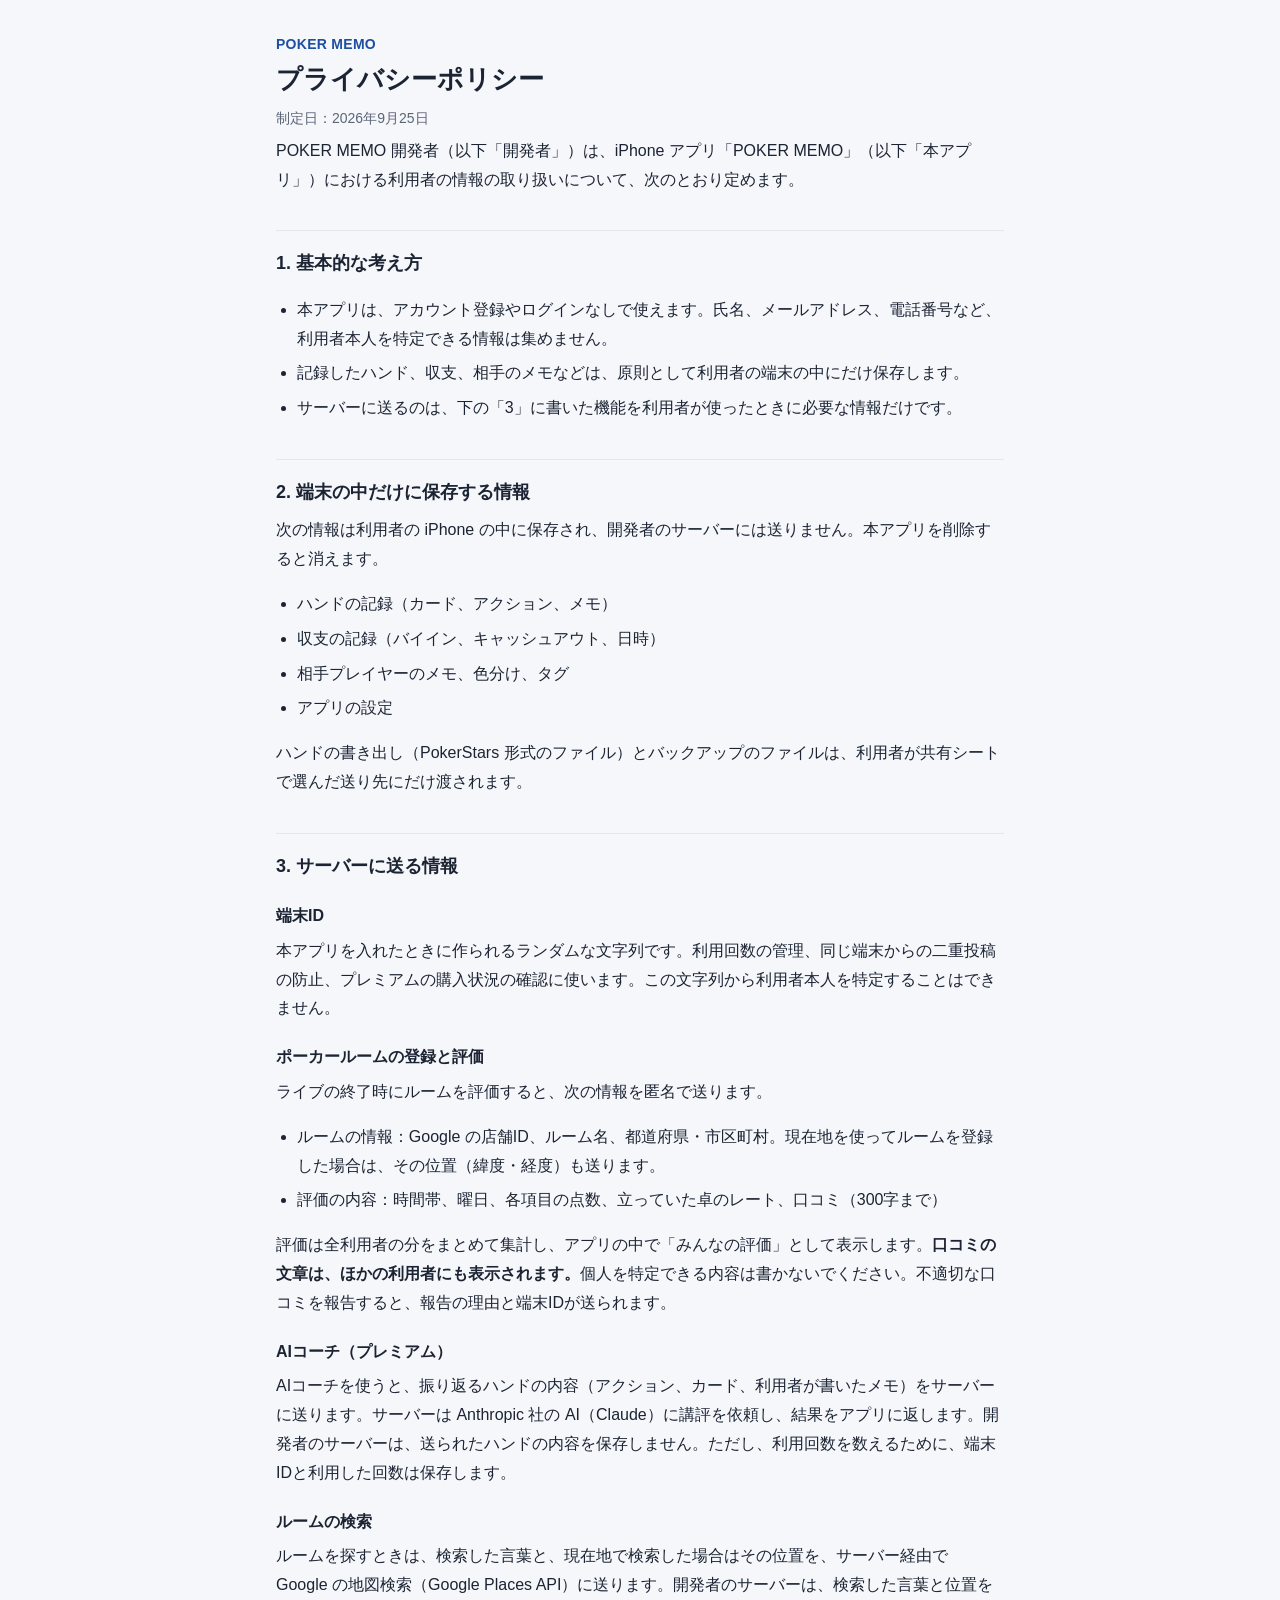
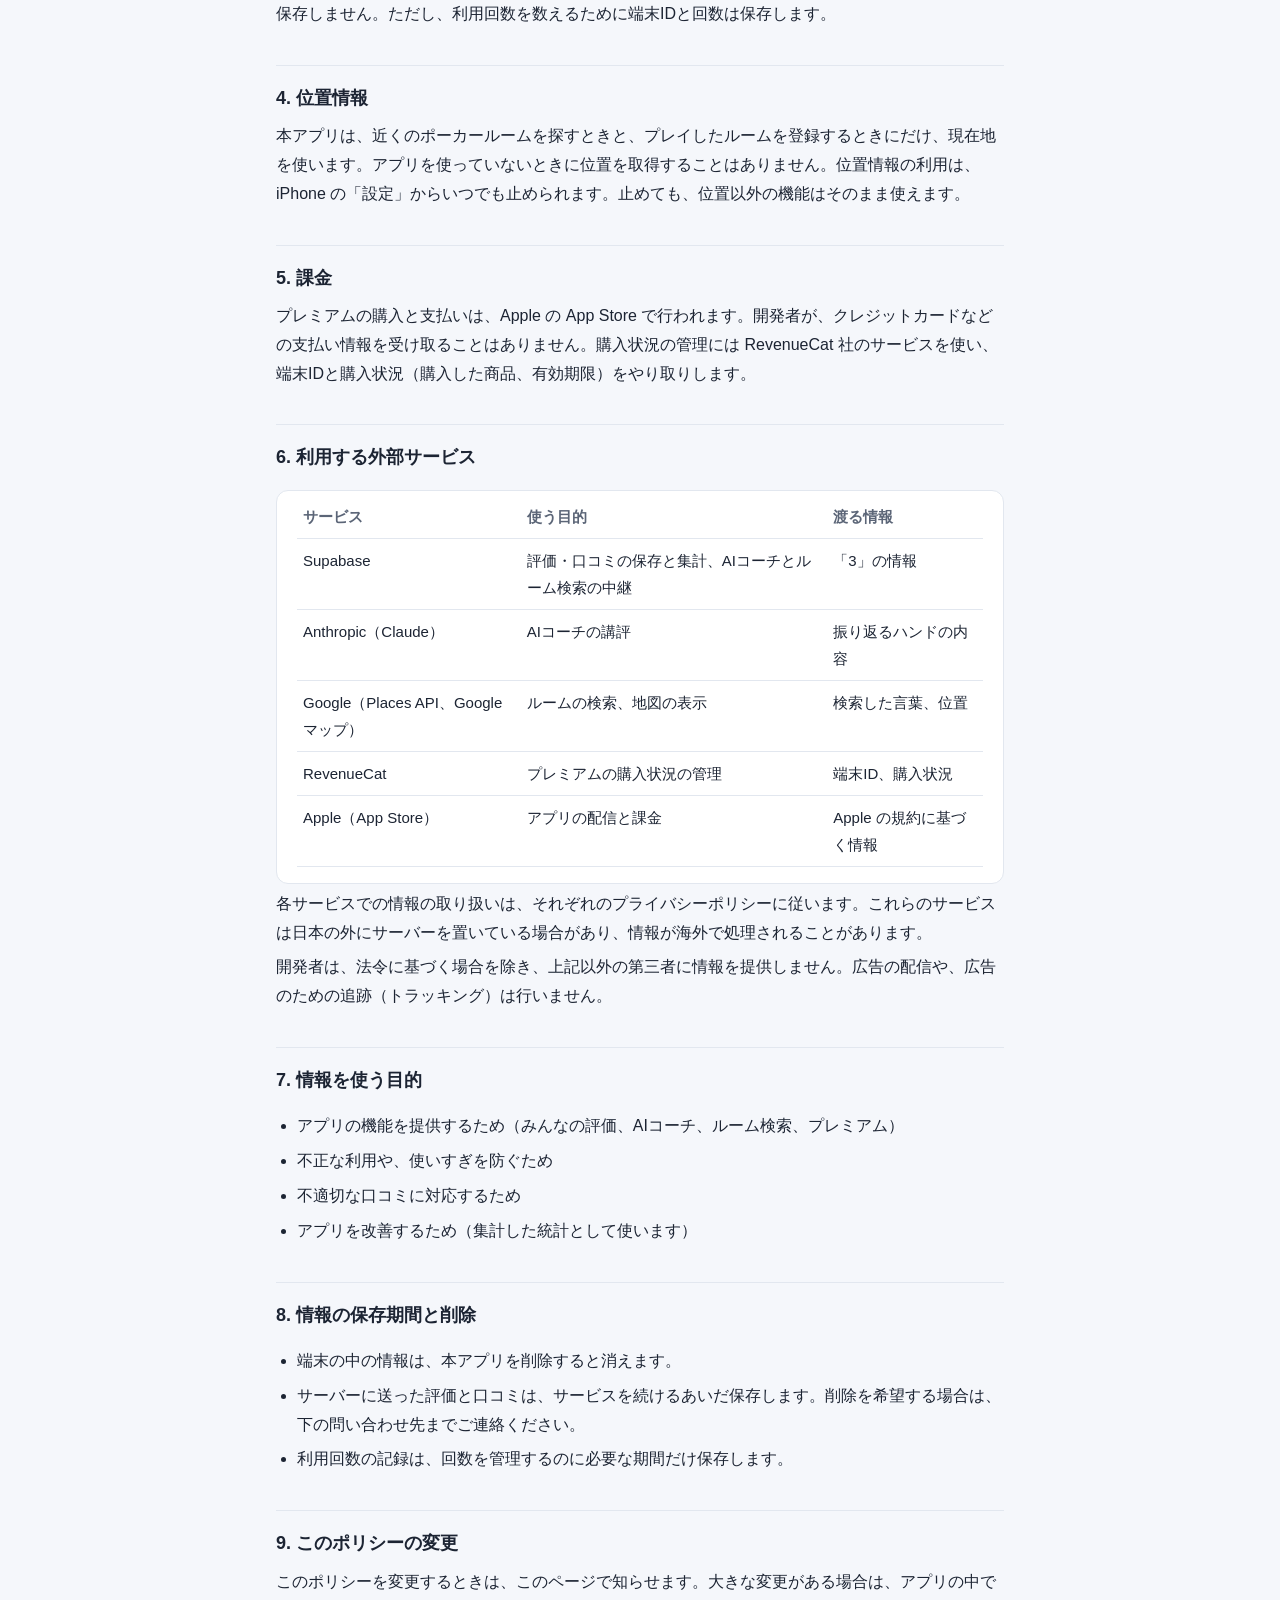
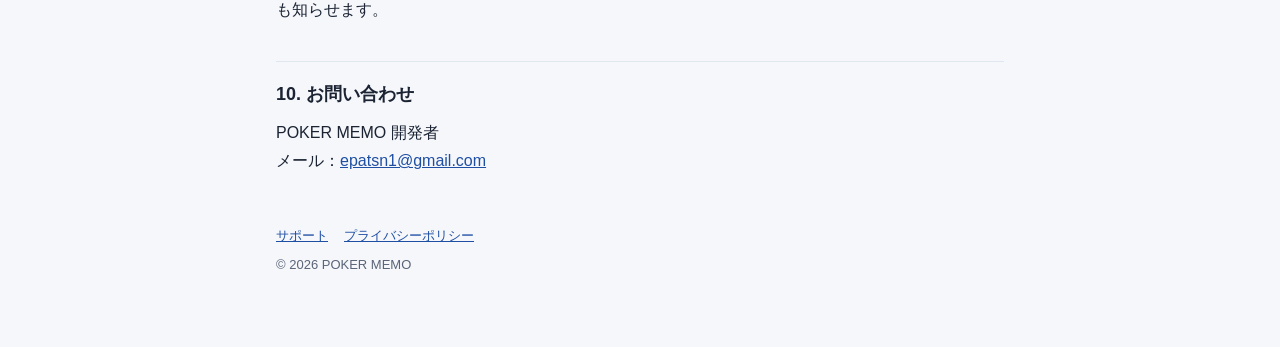
==== privacy.html @ 05c76d28 "Add support and privacy policy pages" ====
<!DOCTYPE html>
<html lang="ja">
<head>
<meta charset="utf-8">
<meta name="viewport" content="width=device-width, initial-scale=1">
<title>プライバシーポリシー | POKER MEMO</title>
<link rel="stylesheet" href="style.css">
</head>
<body>
<main>
<header>
  <div class="brand">POKER MEMO</div>
  <h1>プライバシーポリシー</h1>
  <p class="meta">制定日：2026年9月25日</p>
</header>

<p>POKER MEMO 開発者（以下「開発者」）は、iPhone アプリ「POKER MEMO」（以下「本アプリ」）における利用者の情報の取り扱いについて、次のとおり定めます。</p>

<h2>1. 基本的な考え方</h2>
<ul>
  <li>本アプリは、アカウント登録やログインなしで使えます。氏名、メールアドレス、電話番号など、利用者本人を特定できる情報は集めません。</li>
  <li>記録したハンド、収支、相手のメモなどは、原則として利用者の端末の中にだけ保存します。</li>
  <li>サーバーに送るのは、下の「3」に書いた機能を利用者が使ったときに必要な情報だけです。</li>
</ul>

<h2>2. 端末の中だけに保存する情報</h2>
<p>次の情報は利用者の iPhone の中に保存され、開発者のサーバーには送りません。本アプリを削除すると消えます。</p>
<ul>
  <li>ハンドの記録（カード、アクション、メモ）</li>
  <li>収支の記録（バイイン、キャッシュアウト、日時）</li>
  <li>相手プレイヤーのメモ、色分け、タグ</li>
  <li>アプリの設定</li>
</ul>
<p>ハンドの書き出し（PokerStars 形式のファイル）とバックアップのファイルは、利用者が共有シートで選んだ送り先にだけ渡されます。</p>

<h2>3. サーバーに送る情報</h2>

<h3>端末ID</h3>
<p>本アプリを入れたときに作られるランダムな文字列です。利用回数の管理、同じ端末からの二重投稿の防止、プレミアムの購入状況の確認に使います。この文字列から利用者本人を特定することはできません。</p>

<h3>ポーカールームの登録と評価</h3>
<p>ライブの終了時にルームを評価すると、次の情報を匿名で送ります。</p>
<ul>
  <li>ルームの情報：Google の店舗ID、ルーム名、都道府県・市区町村。現在地を使ってルームを登録した場合は、その位置（緯度・経度）も送ります。</li>
  <li>評価の内容：時間帯、曜日、各項目の点数、立っていた卓のレート、口コミ（300字まで）</li>
</ul>
<p>評価は全利用者の分をまとめて集計し、アプリの中で「みんなの評価」として表示します。<strong>口コミの文章は、ほかの利用者にも表示されます。</strong>個人を特定できる内容は書かないでください。不適切な口コミを報告すると、報告の理由と端末IDが送られます。</p>

<h3>AIコーチ（プレミアム）</h3>
<p>AIコーチを使うと、振り返るハンドの内容（アクション、カード、利用者が書いたメモ）をサーバーに送ります。サーバーは Anthropic 社の AI（Claude）に講評を依頼し、結果をアプリに返します。開発者のサーバーは、送られたハンドの内容を保存しません。ただし、利用回数を数えるために、端末IDと利用した回数は保存します。</p>

<h3>ルームの検索</h3>
<p>ルームを探すときは、検索した言葉と、現在地で検索した場合はその位置を、サーバー経由で Google の地図検索（Google Places API）に送ります。開発者のサーバーは、検索した言葉と位置を保存しません。ただし、利用回数を数えるために端末IDと回数は保存します。</p>

<h2>4. 位置情報</h2>
<p>本アプリは、近くのポーカールームを探すときと、プレイしたルームを登録するときにだけ、現在地を使います。アプリを使っていないときに位置を取得することはありません。位置情報の利用は、iPhone の「設定」からいつでも止められます。止めても、位置以外の機能はそのまま使えます。</p>

<h2>5. 課金</h2>
<p>プレミアムの購入と支払いは、Apple の App Store で行われます。開発者が、クレジットカードなどの支払い情報を受け取ることはありません。購入状況の管理には RevenueCat 社のサービスを使い、端末IDと購入状況（購入した商品、有効期限）をやり取りします。</p>

<h2>6. 利用する外部サービス</h2>
<div class="card">
<table>
  <tr><th>サービス</th><th>使う目的</th><th>渡る情報</th></tr>
  <tr><td>Supabase</td><td>評価・口コミの保存と集計、AIコーチとルーム検索の中継</td><td>「3」の情報</td></tr>
  <tr><td>Anthropic（Claude）</td><td>AIコーチの講評</td><td>振り返るハンドの内容</td></tr>
  <tr><td>Google（Places API、Google マップ）</td><td>ルームの検索、地図の表示</td><td>検索した言葉、位置</td></tr>
  <tr><td>RevenueCat</td><td>プレミアムの購入状況の管理</td><td>端末ID、購入状況</td></tr>
  <tr><td>Apple（App Store）</td><td>アプリの配信と課金</td><td>Apple の規約に基づく情報</td></tr>
</table>
</div>
<p>各サービスでの情報の取り扱いは、それぞれのプライバシーポリシーに従います。これらのサービスは日本の外にサーバーを置いている場合があり、情報が海外で処理されることがあります。</p>
<p>開発者は、法令に基づく場合を除き、上記以外の第三者に情報を提供しません。広告の配信や、広告のための追跡（トラッキング）は行いません。</p>

<h2>7. 情報を使う目的</h2>
<ul>
  <li>アプリの機能を提供するため（みんなの評価、AIコーチ、ルーム検索、プレミアム）</li>
  <li>不正な利用や、使いすぎを防ぐため</li>
  <li>不適切な口コミに対応するため</li>
  <li>アプリを改善するため（集計した統計として使います）</li>
</ul>

<h2>8. 情報の保存期間と削除</h2>
<ul>
  <li>端末の中の情報は、本アプリを削除すると消えます。</li>
  <li>サーバーに送った評価と口コミは、サービスを続けるあいだ保存します。削除を希望する場合は、下の問い合わせ先までご連絡ください。</li>
  <li>利用回数の記録は、回数を管理するのに必要な期間だけ保存します。</li>
</ul>

<h2>9. このポリシーの変更</h2>
<p>このポリシーを変更するときは、このページで知らせます。大きな変更がある場合は、アプリの中でも知らせます。</p>

<h2>10. お問い合わせ</h2>
<p>POKER MEMO 開発者<br>メール：<a href="mailto:epatsn1@gmail.com">epatsn1@gmail.com</a></p>

<footer>
  <nav><a href="./">サポート</a><a href="privacy.html">プライバシーポリシー</a></nav>
  <p>&copy; 2026 POKER MEMO</p>
</footer>
</main>
</body>
</html>
---- style.css ----
:root {
  --bg: #f5f7fb;
  --card: #ffffff;
  --text: #1c2433;
  --muted: #5b6577;
  --line: #e2e7ef;
  --accent: #1f4fa3;
}
@media (prefers-color-scheme: dark) {
  :root {
    --bg: #10141c;
    --card: #181e29;
    --text: #e7ebf2;
    --muted: #9aa4b5;
    --line: #2a3242;
    --accent: #7fa7ee;
  }
}
* { box-sizing: border-box; }
body {
  margin: 0;
  background: var(--bg);
  color: var(--text);
  font-family: -apple-system, BlinkMacSystemFont, "Hiragino Sans", "Hiragino Kaku Gothic ProN", "Noto Sans JP", "Yu Gothic", sans-serif;
  line-height: 1.8;
  font-size: 16px;
}
main {
  max-width: 760px;
  margin: 0 auto;
  padding: 32px 16px 64px;
}
header .brand {
  font-weight: 800;
  color: var(--accent);
  letter-spacing: 0.02em;
  font-size: 14px;
}
h1 { font-size: 26px; line-height: 1.4; margin: 4px 0 8px; }
h2 {
  font-size: 18px;
  margin: 36px 0 8px;
  padding-top: 16px;
  border-top: 1px solid var(--line);
}
h3 { font-size: 16px; margin: 20px 0 4px; }
p, li { margin: 6px 0; }
ul { padding-left: 1.3em; }
.meta { color: var(--muted); font-size: 14px; }
.card {
  background: var(--card);
  border: 1px solid var(--line);
  border-radius: 12px;
  padding: 4px 20px 16px;
  margin-top: 16px;
}
table { width: 100%; border-collapse: collapse; font-size: 15px; }
th, td { text-align: left; vertical-align: top; padding: 8px 6px; border-bottom: 1px solid var(--line); }
th { color: var(--muted); font-weight: 600; white-space: nowrap; }
a { color: var(--accent); }
footer { margin-top: 48px; color: var(--muted); font-size: 13px; }
nav a { margin-right: 16px; }
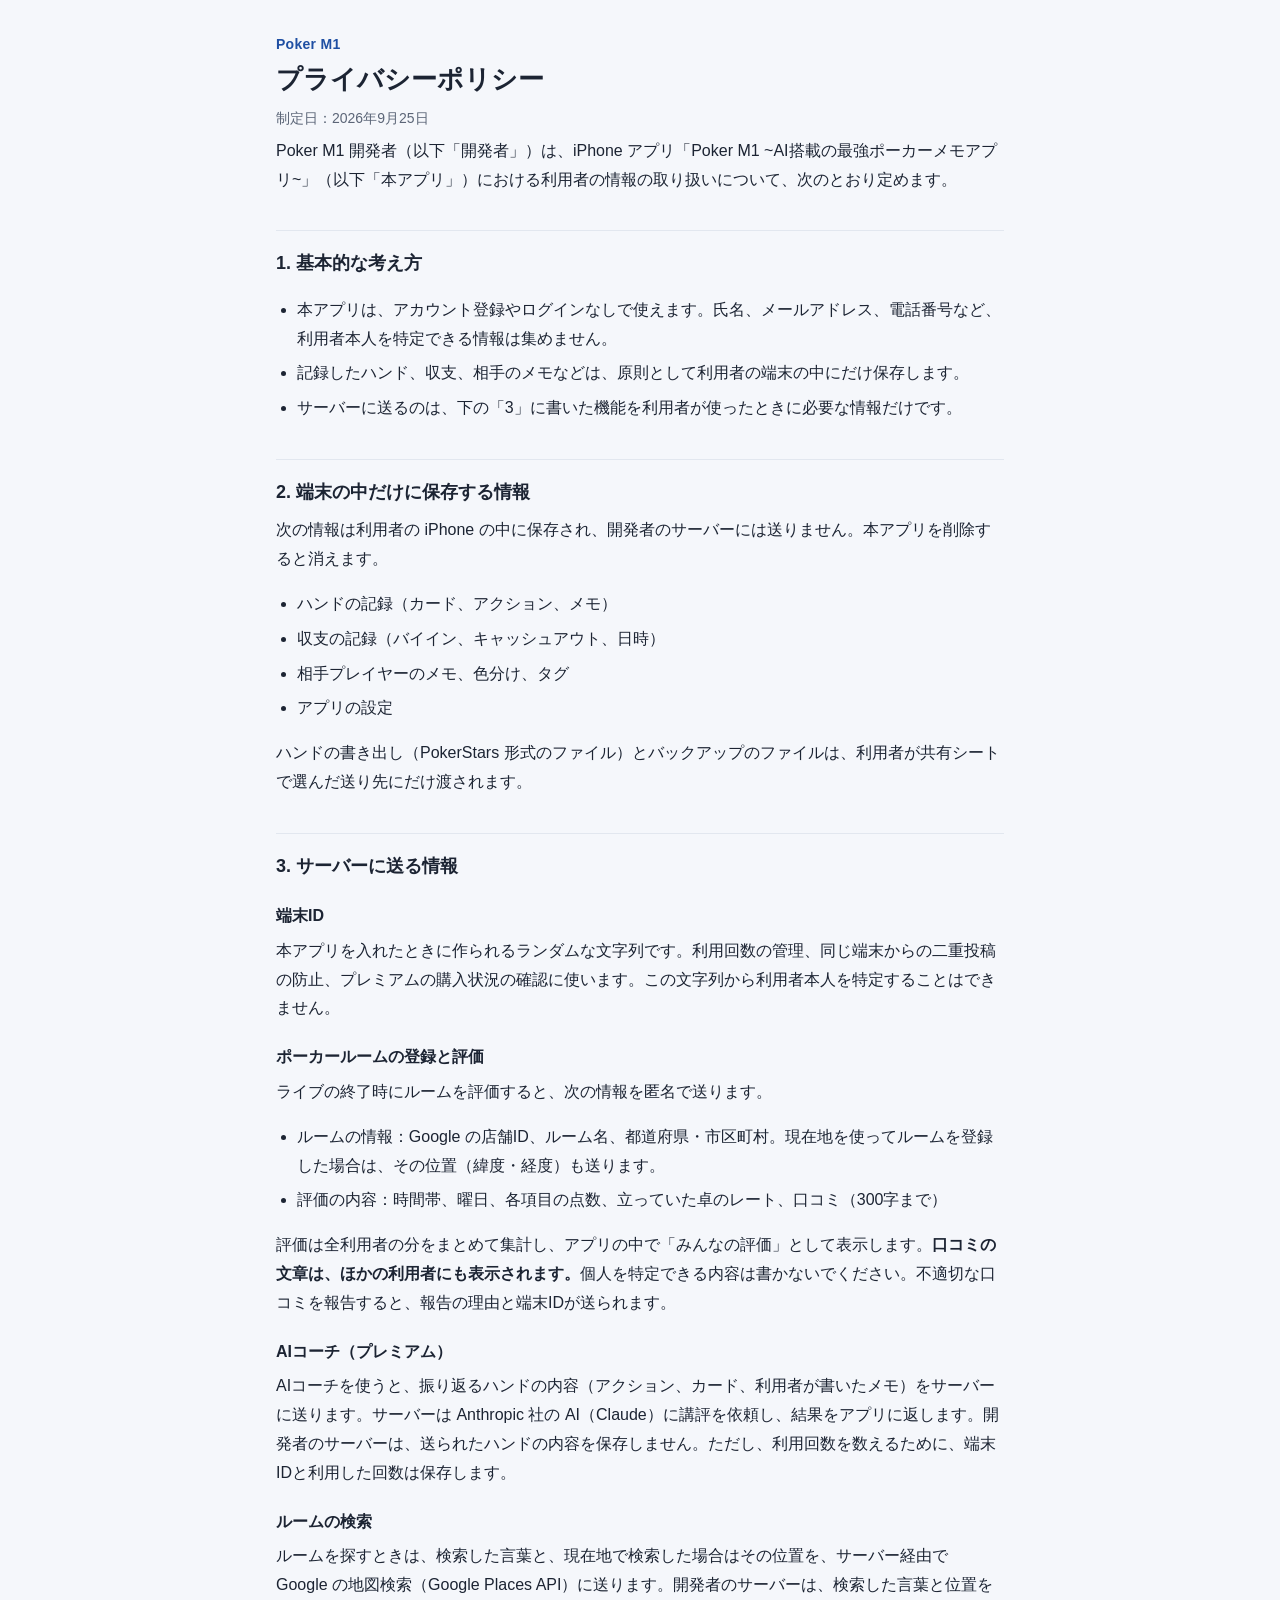
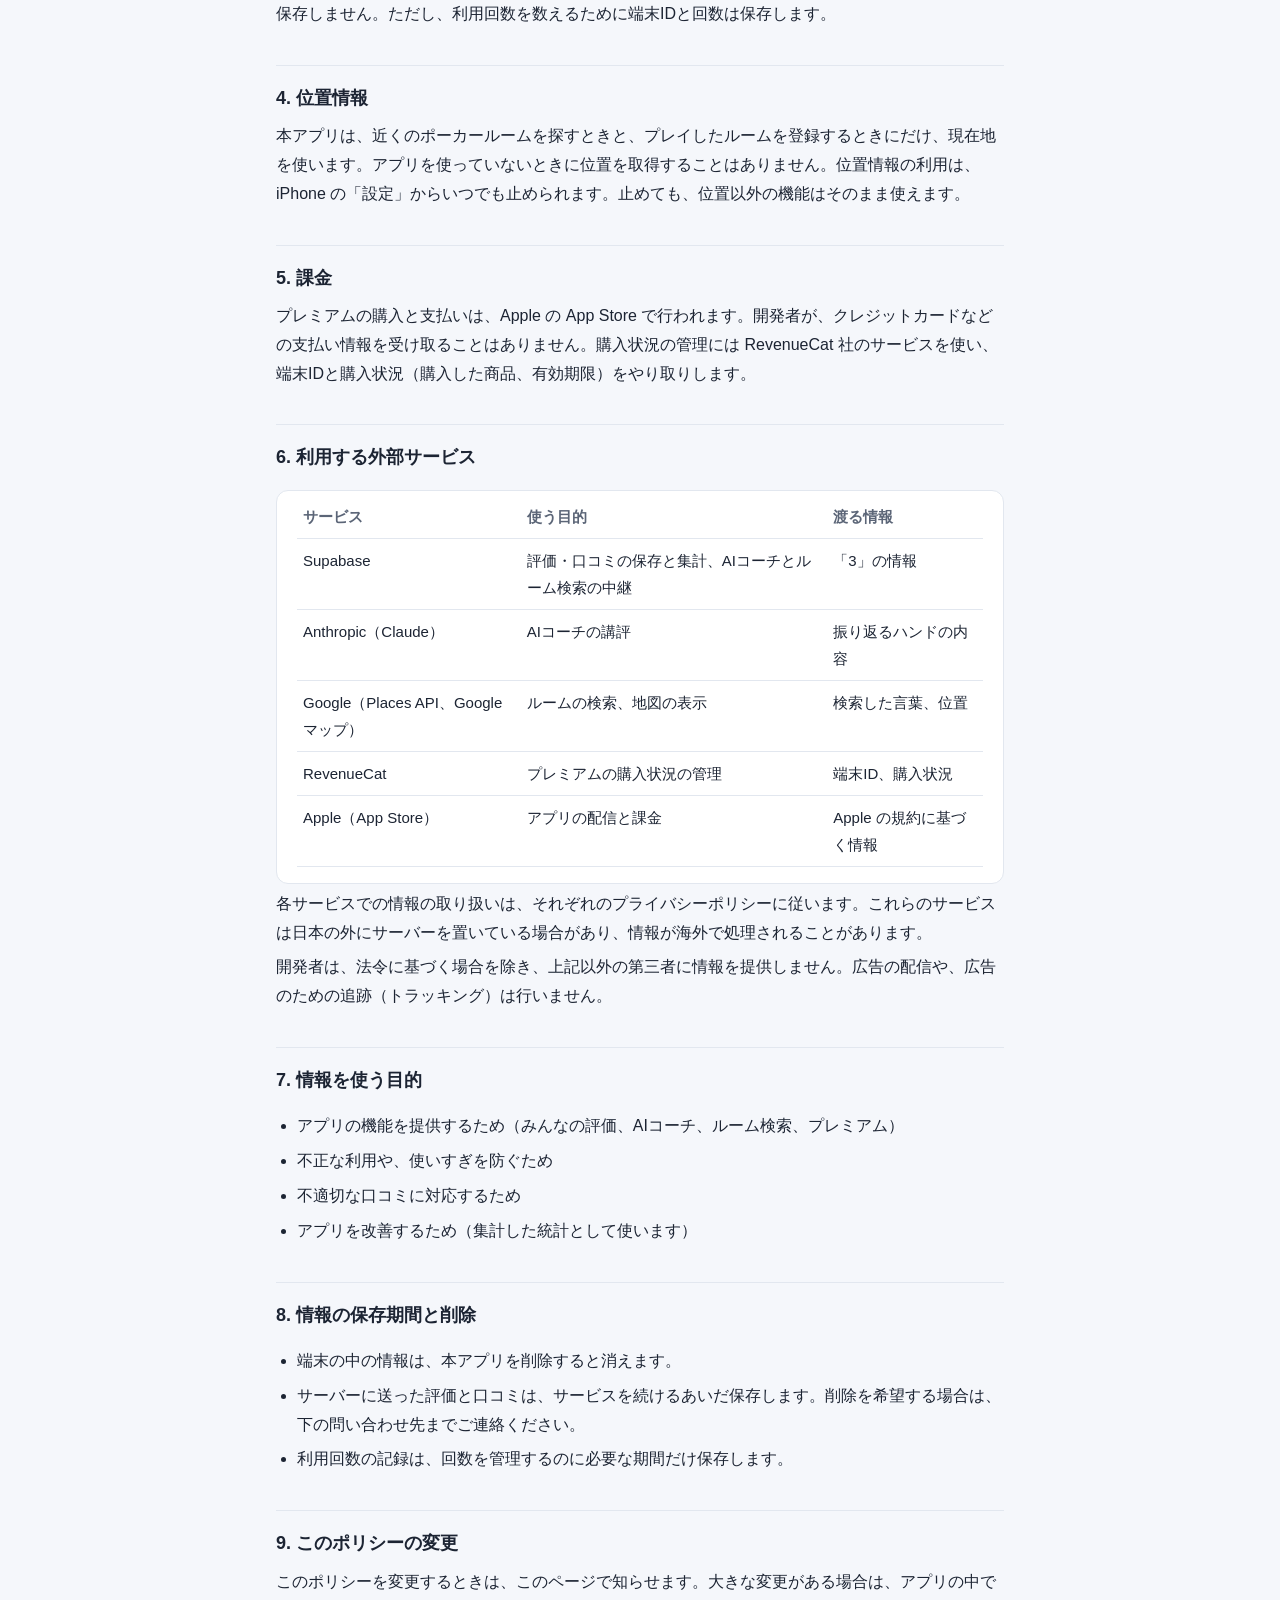
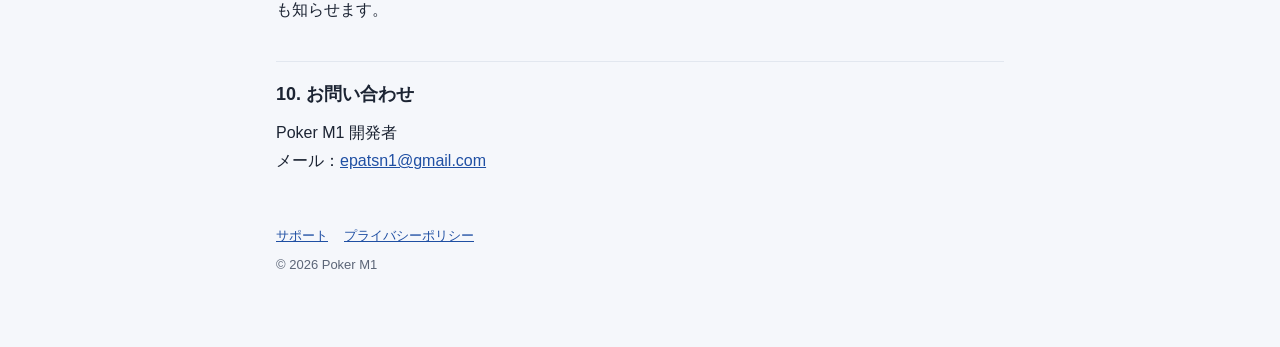
==== commit 080c15f1: "Rename app to Poker M1" ====
--- a/privacy.html
+++ b/privacy.html
@@ -3,18 +3,18 @@
 <head>
 <meta charset="utf-8">
 <meta name="viewport" content="width=device-width, initial-scale=1">
-<title>プライバシーポリシー | POKER MEMO</title>
+<title>プライバシーポリシー | Poker M1</title>
 <link rel="stylesheet" href="style.css">
 </head>
 <body>
 <main>
 <header>
-  <div class="brand">POKER MEMO</div>
+  <div class="brand">Poker M1</div>
   <h1>プライバシーポリシー</h1>
   <p class="meta">制定日：2026年9月25日</p>
 </header>
 
-<p>POKER MEMO 開発者（以下「開発者」）は、iPhone アプリ「POKER MEMO」（以下「本アプリ」）における利用者の情報の取り扱いについて、次のとおり定めます。</p>
+<p>Poker M1 開発者（以下「開発者」）は、iPhone アプリ「Poker M1 ~AI搭載の最強ポーカーメモアプリ~」（以下「本アプリ」）における利用者の情報の取り扱いについて、次のとおり定めます。</p>
 
 <h2>1. 基本的な考え方</h2>
 <ul>
@@ -91,11 +91,11 @@
 <p>このポリシーを変更するときは、このページで知らせます。大きな変更がある場合は、アプリの中でも知らせます。</p>
 
 <h2>10. お問い合わせ</h2>
-<p>POKER MEMO 開発者<br>メール：<a href="mailto:epatsn1@gmail.com">epatsn1@gmail.com</a></p>
+<p>Poker M1 開発者<br>メール：<a href="mailto:epatsn1@gmail.com">epatsn1@gmail.com</a></p>
 
 <footer>
   <nav><a href="./">サポート</a><a href="privacy.html">プライバシーポリシー</a></nav>
-  <p>&copy; 2026 POKER MEMO</p>
+  <p>&copy; 2026 Poker M1</p>
 </footer>
 </main>
 </body>
